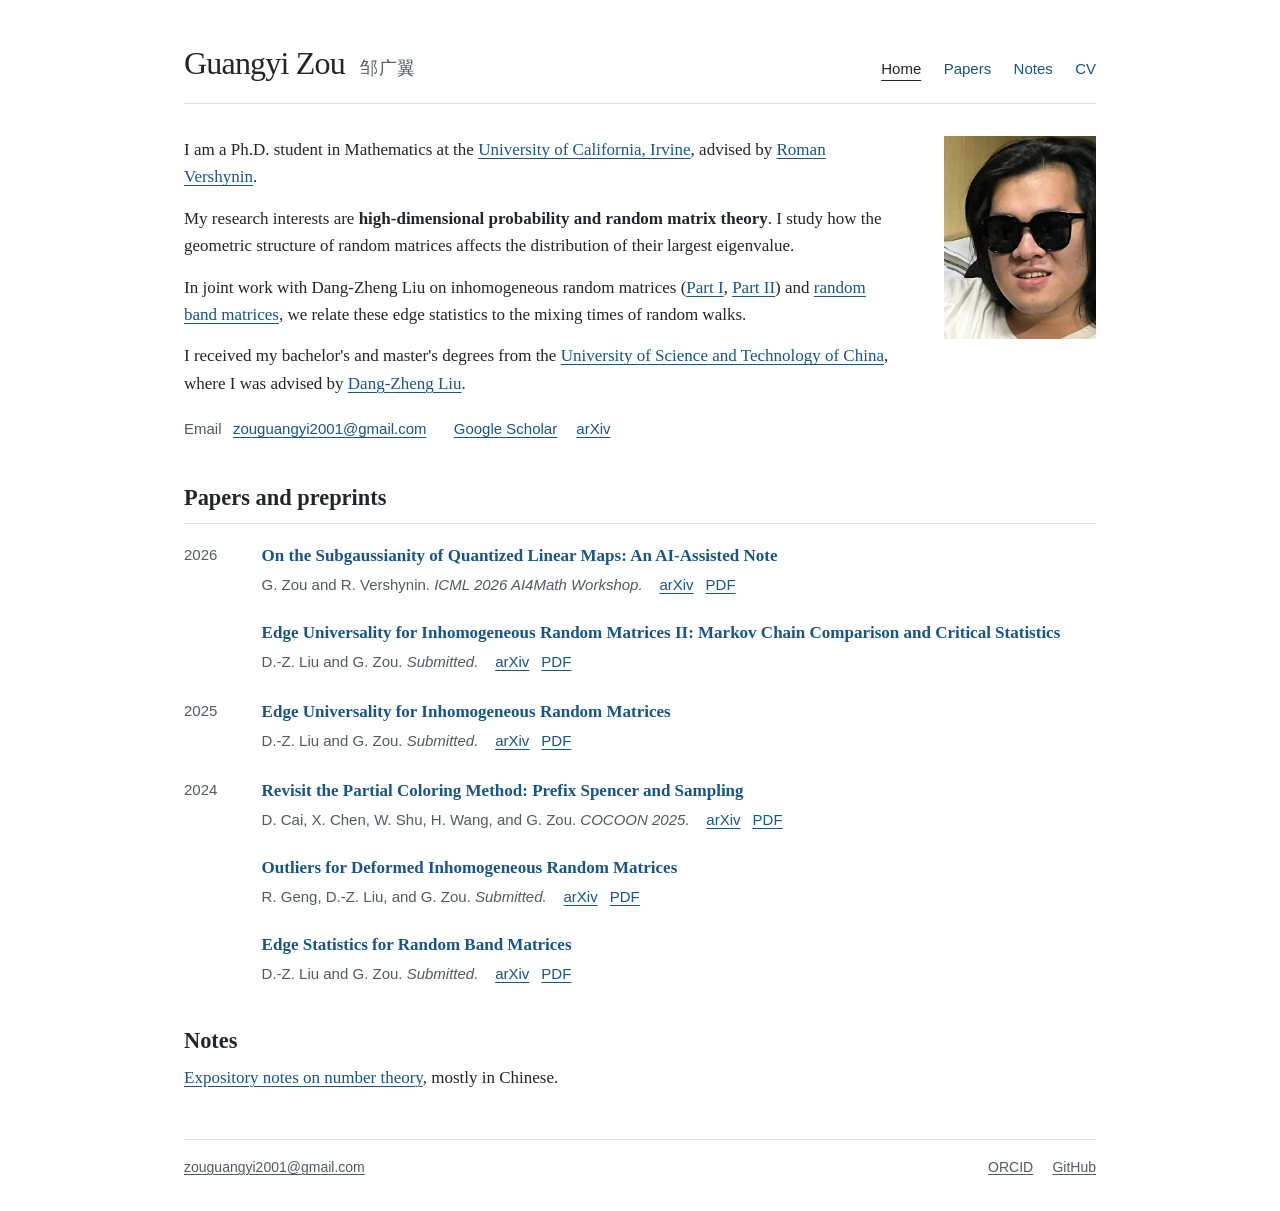
==== index.html @ cd1a821e "Describe research on geometry and random-matrix edge statistics" ====
<!doctype html>
<html lang="en">
<head>
  <meta charset="utf-8">
  <meta name="viewport" content="width=device-width, initial-scale=1">
  <meta name="description" content="Guangyi Zou (邹广翼) is a mathematics Ph.D. student at UC Irvine, researching high-dimensional probability and random matrix theory.">
  <meta name="author" content="Guangyi Zou">
  <meta name="robots" content="index, follow">
  <meta name="google-site-verification" content="BsBAbv_D_z53kBv9pD-1vyFKin3Xzhkw8vNVQaRNFMk">

  <link rel="canonical" href="https://the8ravo.github.io/">
  <meta property="og:type" content="website">
  <meta property="og:title" content="Guangyi Zou (邹广翼) | Mathematics, UC Irvine">
  <meta property="og:description" content="Guangyi Zou (邹广翼) is a mathematics Ph.D. student at UC Irvine, researching high-dimensional probability and random matrix theory.">
  <meta property="og:url" content="https://the8ravo.github.io/">
  <meta property="og:image" content="https://the8ravo.github.io/assets/profile.jpg">

  <title>Guangyi Zou (邹广翼) | Mathematics, UC Irvine</title>
  <link rel="icon" href="assets/img/favicon.svg" type="image/svg+xml">
  <link rel="stylesheet" href="assets/css/style.css">

  <script type="application/ld+json">
  {
    "@context": "https://schema.org",
    "@type": "Person",
    "name": "Guangyi Zou",
    "alternateName": "邹广翼",
    "url": "https://the8ravo.github.io/",
    "jobTitle": "Ph.D. Student in Mathematics",
    "affiliation": {
      "@type": "CollegeOrUniversity",
      "name": "University of California, Irvine"
    },
    "alumniOf": {
      "@type": "CollegeOrUniversity",
      "name": "University of Science and Technology of China"
    },
    "email": "mailto:zouguangyi2001@gmail.com",
    "sameAs": [
      "https://www.math.uci.edu/node/38472",
      "https://scholar.google.com/citations?hl=en&user=hgJ_qtQAAAAJ",
      "https://arxiv.org/a/zou_g_1.html",
      "https://orcid.org/0009-0001-0403-5089",
      "https://github.com/The8ravo"
    ],
    "knowsAbout": [
      "High-dimensional probability theory",
      "Random matrix theory",
      "Spectral statistics"
    ]
  }
  </script>
</head>
<body>
  <a class="skip-link" href="#content">Skip to content</a>
  <div class="page">
    <header class="site-header">
      <h1 class="site-title"><a href="/">Guangyi Zou <span lang="zh-Hans">邹广翼</span></a></h1>
      <nav class="site-nav" aria-label="Main navigation">
        <a href="/" aria-current="page">Home</a>
        <a href="publications.html">Papers</a>
        <a href="notes.html">Notes</a>
        <a href="assets/files/cv.pdf">CV</a>
      </nav>
    </header>
    <main id="content" tabindex="-1">
      <section class="intro" aria-labelledby="about-heading">
        <img class="portrait" src="assets/profile.jpg" alt="Guangyi Zou" width="960" height="1280" fetchpriority="high">
        <div class="intro-copy">
          <h2 class="visually-hidden" id="about-heading">About</h2>
          <p>I am a Ph.D. student in Mathematics at the <a href="https://www.math.uci.edu/">University of California, Irvine</a>, advised by <a href="https://www.math.uci.edu/~rvershyn/">Roman Vershynin</a>.</p>
          <p>My research interests are <strong>high-dimensional probability and random matrix theory</strong>. I study how the geometric structure of random matrices affects the distribution of their largest eigenvalue.</p>
          <p>In joint work with Dang-Zheng Liu on inhomogeneous random matrices (<a href="https://arxiv.org/abs/2508.17838">Part I</a>, <a href="https://arxiv.org/abs/2604.20215">Part II</a>) and <a href="https://arxiv.org/abs/2401.00492">random band matrices</a>, we relate these edge statistics to the mixing times of random walks.</p>
          <p>I received my bachelor's and master's degrees from the <a href="https://www.ustc.edu.cn/">University of Science and Technology of China</a>, where I was advised by <a href="https://staff.ustc.edu.cn/~dzliu/">Dang-Zheng Liu</a>.</p>
          <div class="contact">
            <p><span class="contact-label">Email</span> <a href="mailto:zouguangyi2001@gmail.com">zouguangyi2001@gmail.com</a></p>
            <ul class="profile-links" aria-label="Academic profiles" role="list">
              <li><a href="https://scholar.google.com/citations?hl=en&amp;user=hgJ_qtQAAAAJ">Google Scholar</a></li>
              <li><a href="https://arxiv.org/a/zou_g_1.html">arXiv</a></li>
            </ul>
          </div>
        </div>
      </section>

      <section class="papers-section" id="papers" aria-labelledby="papers-heading">
        <h2 id="papers-heading">Papers and preprints</h2>

        <section class="year-group" aria-labelledby="year-2026">
          <h3 id="year-2026">2026</h3>
          <ul class="paper-list" role="list">
            <li>
              <a class="paper-title" href="https://arxiv.org/abs/2605.27563">On the Subgaussianity of Quantized Linear Maps: An AI-Assisted Note</a>
              <div class="paper-meta"><span>G. Zou and R. Vershynin. <em>ICML 2026 AI4Math Workshop.</em></span><span class="paper-links"><a href="https://arxiv.org/abs/2605.27563" aria-label="arXiv: On the Subgaussianity of Quantized Linear Maps: An AI-Assisted Note">arXiv</a><a href="https://arxiv.org/pdf/2605.27563" aria-label="PDF: On the Subgaussianity of Quantized Linear Maps: An AI-Assisted Note">PDF</a></span></div>
            </li>
            <li>
              <a class="paper-title" href="https://arxiv.org/abs/2604.20215">Edge Universality for Inhomogeneous Random Matrices II: Markov Chain Comparison and Critical Statistics</a>
              <div class="paper-meta"><span>D.-Z. Liu and G. Zou. <em>Submitted.</em></span><span class="paper-links"><a href="https://arxiv.org/abs/2604.20215" aria-label="arXiv: Edge Universality for Inhomogeneous Random Matrices II: Markov Chain Comparison and Critical Statistics">arXiv</a><a href="https://arxiv.org/pdf/2604.20215" aria-label="PDF: Edge Universality for Inhomogeneous Random Matrices II: Markov Chain Comparison and Critical Statistics">PDF</a></span></div>
            </li>
          </ul>
        </section>

        <section class="year-group" aria-labelledby="year-2025">
          <h3 id="year-2025">2025</h3>
          <ul class="paper-list" role="list">
            <li>
              <a class="paper-title" href="https://arxiv.org/abs/2508.17838">Edge Universality for Inhomogeneous Random Matrices</a>
              <div class="paper-meta"><span>D.-Z. Liu and G. Zou. <em>Submitted.</em></span><span class="paper-links"><a href="https://arxiv.org/abs/2508.17838" aria-label="arXiv: Edge Universality for Inhomogeneous Random Matrices">arXiv</a><a href="https://arxiv.org/pdf/2508.17838" aria-label="PDF: Edge Universality for Inhomogeneous Random Matrices">PDF</a></span></div>
            </li>
          </ul>
        </section>

        <section class="year-group" aria-labelledby="year-2024">
          <h3 id="year-2024">2024</h3>
          <ul class="paper-list" role="list">
            <li>
              <a class="paper-title" href="https://arxiv.org/abs/2408.13756">Revisit the Partial Coloring Method: Prefix Spencer and Sampling</a>
              <div class="paper-meta"><span>D. Cai, X. Chen, W. Shu, H. Wang, and G. Zou. <em>COCOON 2025.</em></span><span class="paper-links"><a href="https://arxiv.org/abs/2408.13756" aria-label="arXiv: Revisit the Partial Coloring Method: Prefix Spencer and Sampling">arXiv</a><a href="https://arxiv.org/pdf/2408.13756" aria-label="PDF: Revisit the Partial Coloring Method: Prefix Spencer and Sampling">PDF</a></span></div>
            </li>
            <li>
              <a class="paper-title" href="https://arxiv.org/abs/2407.12182">Outliers for Deformed Inhomogeneous Random Matrices</a>
              <div class="paper-meta"><span>R. Geng, D.-Z. Liu, and G. Zou. <em>Submitted.</em></span><span class="paper-links"><a href="https://arxiv.org/abs/2407.12182" aria-label="arXiv: Outliers for Deformed Inhomogeneous Random Matrices">arXiv</a><a href="https://arxiv.org/pdf/2407.12182" aria-label="PDF: Outliers for Deformed Inhomogeneous Random Matrices">PDF</a></span></div>
            </li>
            <li>
              <a class="paper-title" href="https://arxiv.org/abs/2401.00492">Edge Statistics for Random Band Matrices</a>
              <div class="paper-meta"><span>D.-Z. Liu and G. Zou. <em>Submitted.</em></span><span class="paper-links"><a href="https://arxiv.org/abs/2401.00492" aria-label="arXiv: Edge Statistics for Random Band Matrices">arXiv</a><a href="https://arxiv.org/pdf/2401.00492" aria-label="PDF: Edge Statistics for Random Band Matrices">PDF</a></span></div>
            </li>
          </ul>
        </section>
      </section>

      <section class="notes-summary" aria-labelledby="notes-heading">
        <h2 id="notes-heading">Notes</h2>
        <p><a href="notes.html">Expository notes on number theory</a>, mostly in Chinese.</p>
      </section>
    </main>
    <footer class="site-footer">
      <a href="mailto:zouguangyi2001@gmail.com">zouguangyi2001@gmail.com</a>
      <ul class="footer-links" aria-label="Other profiles" role="list"><li><a href="https://orcid.org/0009-0001-0403-5089">ORCID</a></li><li><a href="https://github.com/The8ravo">GitHub</a></li></ul>
    </footer>
  </div>
</body>
</html>
---- assets/css/style.css ----
:root {
  color-scheme: light;
  --ink: #232629;
  --secondary: #525a63;
  --link: #17558a;
  --rule: #dce1e5;
  --sans: -apple-system, BlinkMacSystemFont, "Segoe UI", Arial, sans-serif;
}
* { box-sizing: border-box; }
html { scroll-padding-top: 1.5rem; }
body { margin: 0; background: #fff; color: var(--ink); font-family: Georgia, "Times New Roman", serif; font-size: 1.0625rem; line-height: 1.6; -webkit-text-size-adjust: 100%; }
a { color: var(--link); text-decoration-thickness: 1px; text-underline-offset: .17em; }
a:hover { color: #0d3b65; text-decoration: underline; }
a:focus-visible { outline: 2px solid var(--link); outline-offset: 4px; border-radius: 1px; }
img { display: block; max-width: 100%; }
p { margin: 0 0 .9rem; }
strong { font-weight: 600; }
h1, h2, h3 { line-height: 1.3; }
h2 { margin: 0 0 1.15rem; font-size: 1.4rem; font-weight: 600; }
.page { width: min(100% - 3rem, 57rem); margin-inline: auto; }
.site-header { display: flex; justify-content: space-between; align-items: baseline; flex-wrap: wrap; gap: .85rem 2rem; padding: 2.7rem 0 1.15rem; border-bottom: 1px solid var(--rule); }
.site-title { margin: 0; font-size: 2rem; font-weight: 500; letter-spacing: -.025em; }
.site-title a { color: var(--ink); text-decoration: none; }
.site-title span { margin-left: .5rem; font-family: var(--sans); font-size: 1.15rem; font-weight: 400; letter-spacing: .025em; color: var(--secondary); white-space: nowrap; }
.site-nav { display: flex; flex-wrap: wrap; gap: .35rem 1.4rem; font-family: var(--sans); font-size: .9375rem; }
.site-nav a { display: inline-block; padding: .2rem 0; text-decoration: none; }
.site-nav a[aria-current="page"] { color: var(--ink); text-decoration: underline; text-underline-offset: .4em; }
.site-nav a:hover { text-decoration: underline; text-underline-offset: .4em; }
main { padding: 2rem 0 3rem; }
main:focus { outline: none; }
.intro { display: grid; grid-template-columns: minmax(0, 1fr) 9.5rem; gap: 2.7rem; align-items: start; }
.intro-copy { min-width: 0; grid-column: 1; grid-row: 1; }
.portrait { width: 9.5rem; height: auto; aspect-ratio: 3 / 4; grid-column: 2; grid-row: 1; }
.contact { display: flex; align-items: baseline; flex-wrap: wrap; gap: .15rem 1.7rem; margin-top: 1.25rem; font-family: var(--sans); font-size: .9375rem; }
.contact p { margin: 0; }
.contact-label { color: var(--secondary); margin-right: .45rem; }
.profile-links, .footer-links { display: flex; flex-wrap: wrap; gap: .3rem 1.2rem; padding: 0; margin: 0; list-style: none; }
.papers-section { margin-top: 2.65rem; }
.papers-section > h2 { padding-bottom: .65rem; border-bottom: 1px solid var(--rule); }
.year-group { display: grid; grid-template-columns: 3.6rem minmax(0,1fr); gap: 1.25rem; }
.year-group + .year-group { margin-top: 1.5rem; }
.year-group > :is(h2,h3) { margin: .16rem 0 0; color: var(--secondary); font-family: var(--sans); font-size: .9375rem; font-weight: 500; font-variant-numeric: tabular-nums; }
.paper-list { list-style: none; padding: 0; margin: 0; min-width: 0; }
.paper-list li + li { margin-top: 1.35rem; }
.paper-title { display: inline; font-weight: 600; line-height: 1.5; text-decoration: none; }
.paper-title:hover { text-decoration: underline; }
.paper-meta { display: flex; flex-wrap: wrap; align-items: baseline; gap: .1rem 1.05rem; margin-top: .25rem; color: var(--secondary); font-family: var(--sans); font-size: .9375rem; line-height: 1.6; }
.paper-links { display: inline-flex; gap: .75rem; white-space: nowrap; }
.notes-summary { margin-top: 2.5rem; }
.notes-summary h2 { margin-bottom: .55rem; }
.notes-summary p { margin: 0; }
.page-heading { margin: 0 0 2rem; }
.page-heading h1 { font-size: 1.7rem; font-weight: 500; margin: 0 0 .65rem; }
.page-heading p { color: var(--secondary); margin: 0; }
.note-group + .note-group { margin-top: 2rem; }
.note-group h2 { font-size: 1.2rem; margin-bottom: .6rem; }
.note-list { margin: 0; padding-left: 1.2rem; }
.note-list li { padding-left: .2rem; }
.note-list li + li { margin-top: .5rem; }
.course-link { margin: 2.2rem 0 0; font-size: .9375rem; font-family: var(--sans); }
.site-footer { display: flex; justify-content: space-between; align-items: baseline; flex-wrap: wrap; gap: .5rem 1.5rem; padding: 1rem 0 2rem; border-top: 1px solid var(--rule); font: .875rem/1.6 var(--sans); }
.site-footer a { color: var(--secondary); }
.not-found { max-width: 38rem; padding-top: 5rem; }
.not-found h1 { font-size: 2rem; font-weight: 500; }
.error-code { font: 1rem var(--sans); color: var(--secondary); }
.skip-link { position: fixed; top: .5rem; left: .5rem; z-index: 10; background: #fff; border: 1px solid var(--link); padding: .5rem .75rem; transform: translateY(-200%); }
.skip-link:focus { transform: translateY(0); }
.visually-hidden { position: absolute; width: 1px; height: 1px; padding: 0; margin: -1px; overflow: hidden; clip-path: inset(50%); white-space: nowrap; border: 0; }
@media (max-width: 45rem) {
  .site-header { padding-top: 1.8rem; }
  .intro { grid-template-columns: minmax(0,1fr) 7rem; gap: 1.5rem; }
  .portrait { width: 7rem; }
  .site-nav { gap: .3rem 1.25rem; }
}
@media (max-width: 34rem) {
  .page { width: calc(100% - 2.25rem); }
  .site-header { display: block; padding-top: 1.4rem; }
  .site-title { font-size: 1.8rem; }
  .site-title span { font-size: 1rem; margin-left: .3rem; }
  .site-nav { margin-top: .75rem; }
  main { padding-top: 1.5rem; }
  .intro { display: flow-root; }
  .portrait { float: right; width: 5.25rem; margin: .2rem 0 .6rem 1.2rem; }
  .intro-copy > p { overflow-wrap: break-word; }
  .contact { clear: both; gap: .3rem 1rem; margin-top: 1rem; }
  .papers-section { margin-top: 2rem; }
  .year-group { display: block; }
  .year-group > :is(h2,h3) { margin: 0 0 .7rem; }
  .year-group + .year-group { margin-top: 1.75rem; }
  .paper-list li + li { margin-top: 1.35rem; }
}
@media print {
  .page { width: 100%; }
  .site-nav, .skip-link, .site-footer { display: none; }
  .site-header { padding-top: 0; }
  body { font-size: 11pt; }
  a { color: inherit; text-decoration: none; }
  .paper-list li, .note-list li { break-inside: avoid; }
  h2, h3 { break-after: avoid; }
}
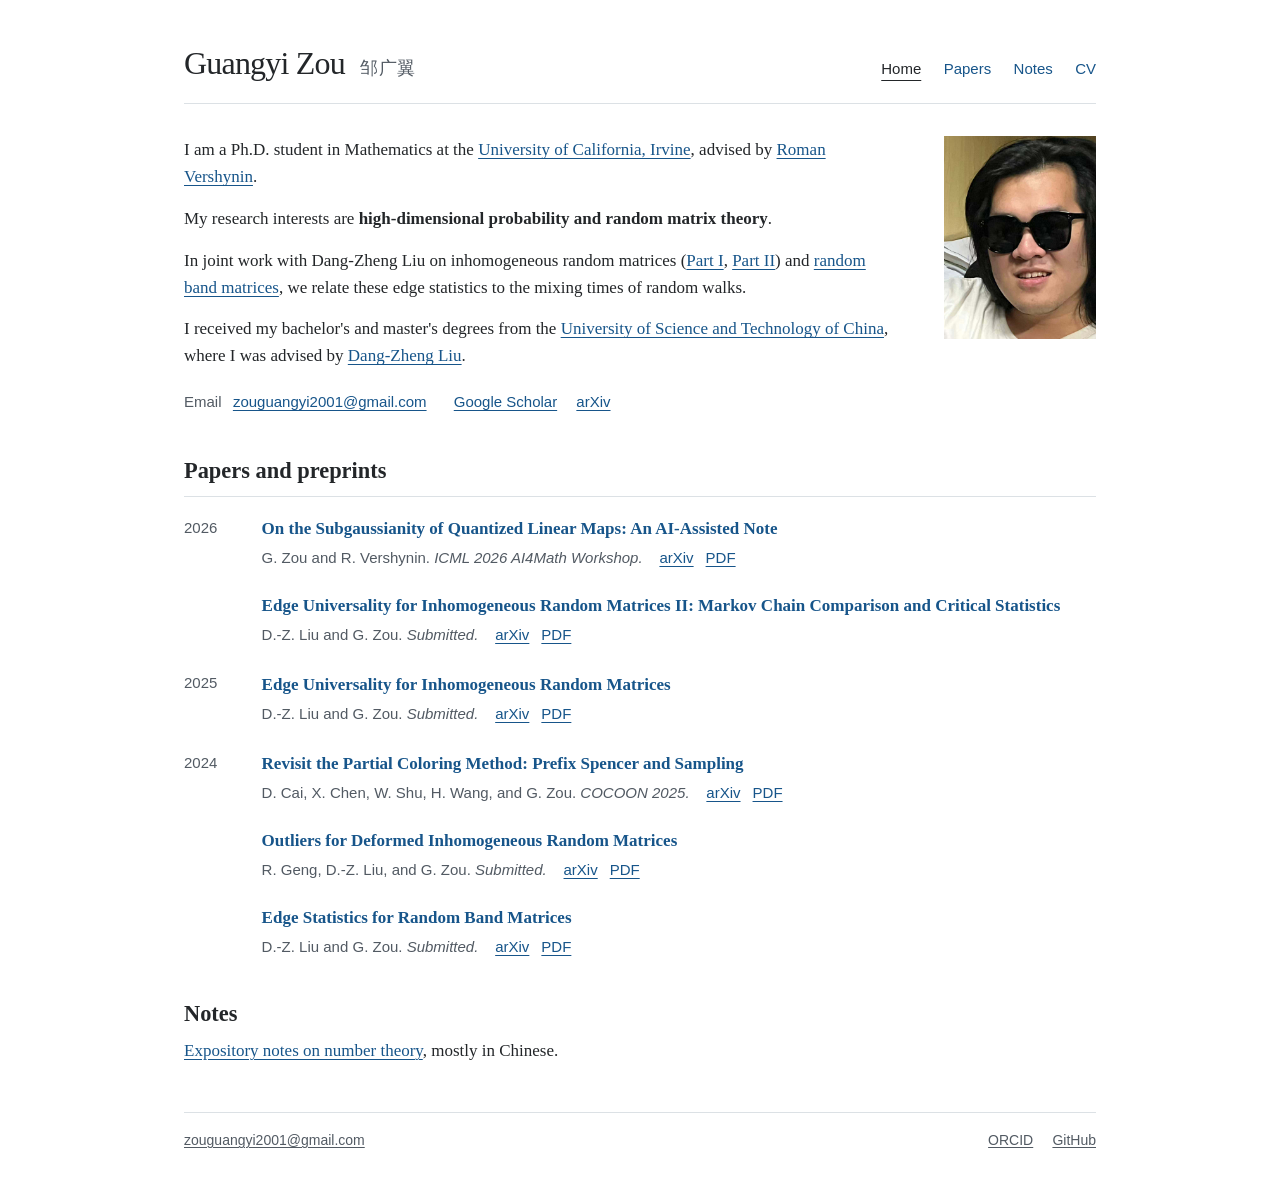
==== commit 3c4d903b: "Remove geometric-structure sentence from research introduction" ====
--- a/index.html
+++ b/index.html
@@ -69,7 +69,7 @@
         <div class="intro-copy">
           <h2 class="visually-hidden" id="about-heading">About</h2>
           <p>I am a Ph.D. student in Mathematics at the <a href="https://www.math.uci.edu/">University of California, Irvine</a>, advised by <a href="https://www.math.uci.edu/~rvershyn/">Roman Vershynin</a>.</p>
-          <p>My research interests are <strong>high-dimensional probability and random matrix theory</strong>. I study how the geometric structure of random matrices affects the distribution of their largest eigenvalue.</p>
+          <p>My research interests are <strong>high-dimensional probability and random matrix theory</strong>.</p>
           <p>In joint work with Dang-Zheng Liu on inhomogeneous random matrices (<a href="https://arxiv.org/abs/2508.17838">Part I</a>, <a href="https://arxiv.org/abs/2604.20215">Part II</a>) and <a href="https://arxiv.org/abs/2401.00492">random band matrices</a>, we relate these edge statistics to the mixing times of random walks.</p>
           <p>I received my bachelor's and master's degrees from the <a href="https://www.ustc.edu.cn/">University of Science and Technology of China</a>, where I was advised by <a href="https://staff.ustc.edu.cn/~dzliu/">Dang-Zheng Liu</a>.</p>
           <div class="contact">
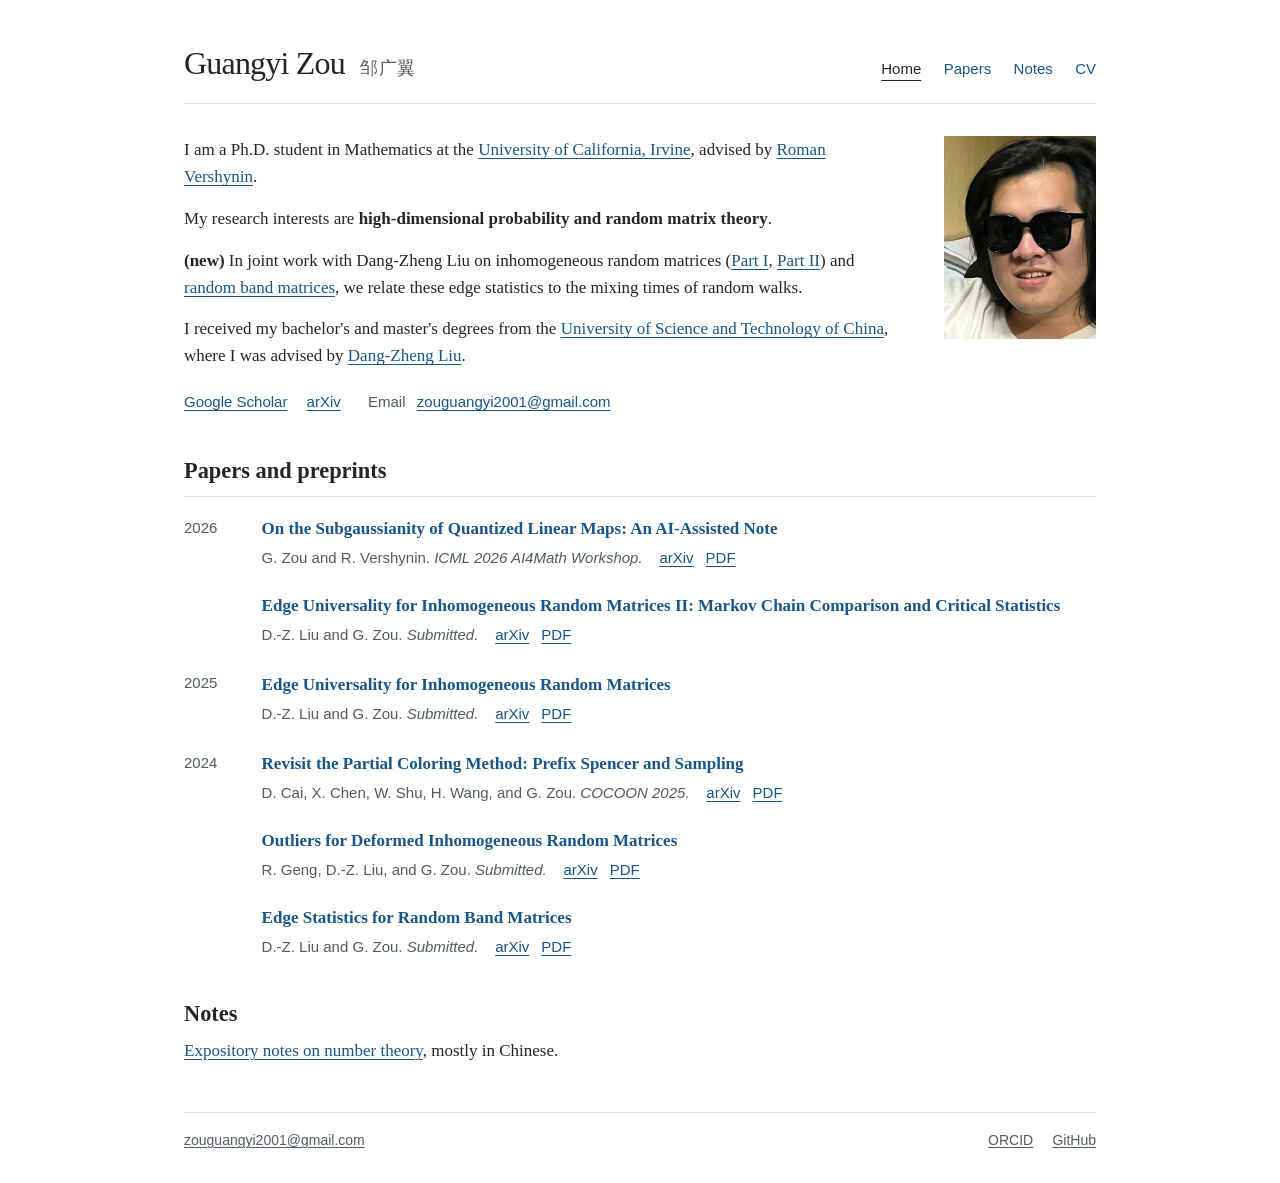
==== commit c3250dfb: "Reorder homepage contact links and label new research" ====
--- a/index.html
+++ b/index.html
@@ -70,14 +70,14 @@
           <h2 class="visually-hidden" id="about-heading">About</h2>
           <p>I am a Ph.D. student in Mathematics at the <a href="https://www.math.uci.edu/">University of California, Irvine</a>, advised by <a href="https://www.math.uci.edu/~rvershyn/">Roman Vershynin</a>.</p>
           <p>My research interests are <strong>high-dimensional probability and random matrix theory</strong>.</p>
-          <p>In joint work with Dang-Zheng Liu on inhomogeneous random matrices (<a href="https://arxiv.org/abs/2508.17838">Part I</a>, <a href="https://arxiv.org/abs/2604.20215">Part II</a>) and <a href="https://arxiv.org/abs/2401.00492">random band matrices</a>, we relate these edge statistics to the mixing times of random walks.</p>
+          <p><strong>(new)</strong> In joint work with Dang-Zheng Liu on inhomogeneous random matrices (<a href="https://arxiv.org/abs/2508.17838">Part I</a>, <a href="https://arxiv.org/abs/2604.20215">Part II</a>) and <a href="https://arxiv.org/abs/2401.00492">random band matrices</a>, we relate these edge statistics to the mixing times of random walks.</p>
           <p>I received my bachelor's and master's degrees from the <a href="https://www.ustc.edu.cn/">University of Science and Technology of China</a>, where I was advised by <a href="https://staff.ustc.edu.cn/~dzliu/">Dang-Zheng Liu</a>.</p>
           <div class="contact">
-            <p><span class="contact-label">Email</span> <a href="mailto:zouguangyi2001@gmail.com">zouguangyi2001@gmail.com</a></p>
             <ul class="profile-links" aria-label="Academic profiles" role="list">
               <li><a href="https://scholar.google.com/citations?hl=en&amp;user=hgJ_qtQAAAAJ">Google Scholar</a></li>
               <li><a href="https://arxiv.org/a/zou_g_1.html">arXiv</a></li>
             </ul>
+            <p><span class="contact-label">Email</span> <a href="mailto:zouguangyi2001@gmail.com">zouguangyi2001@gmail.com</a></p>
           </div>
         </div>
       </section>
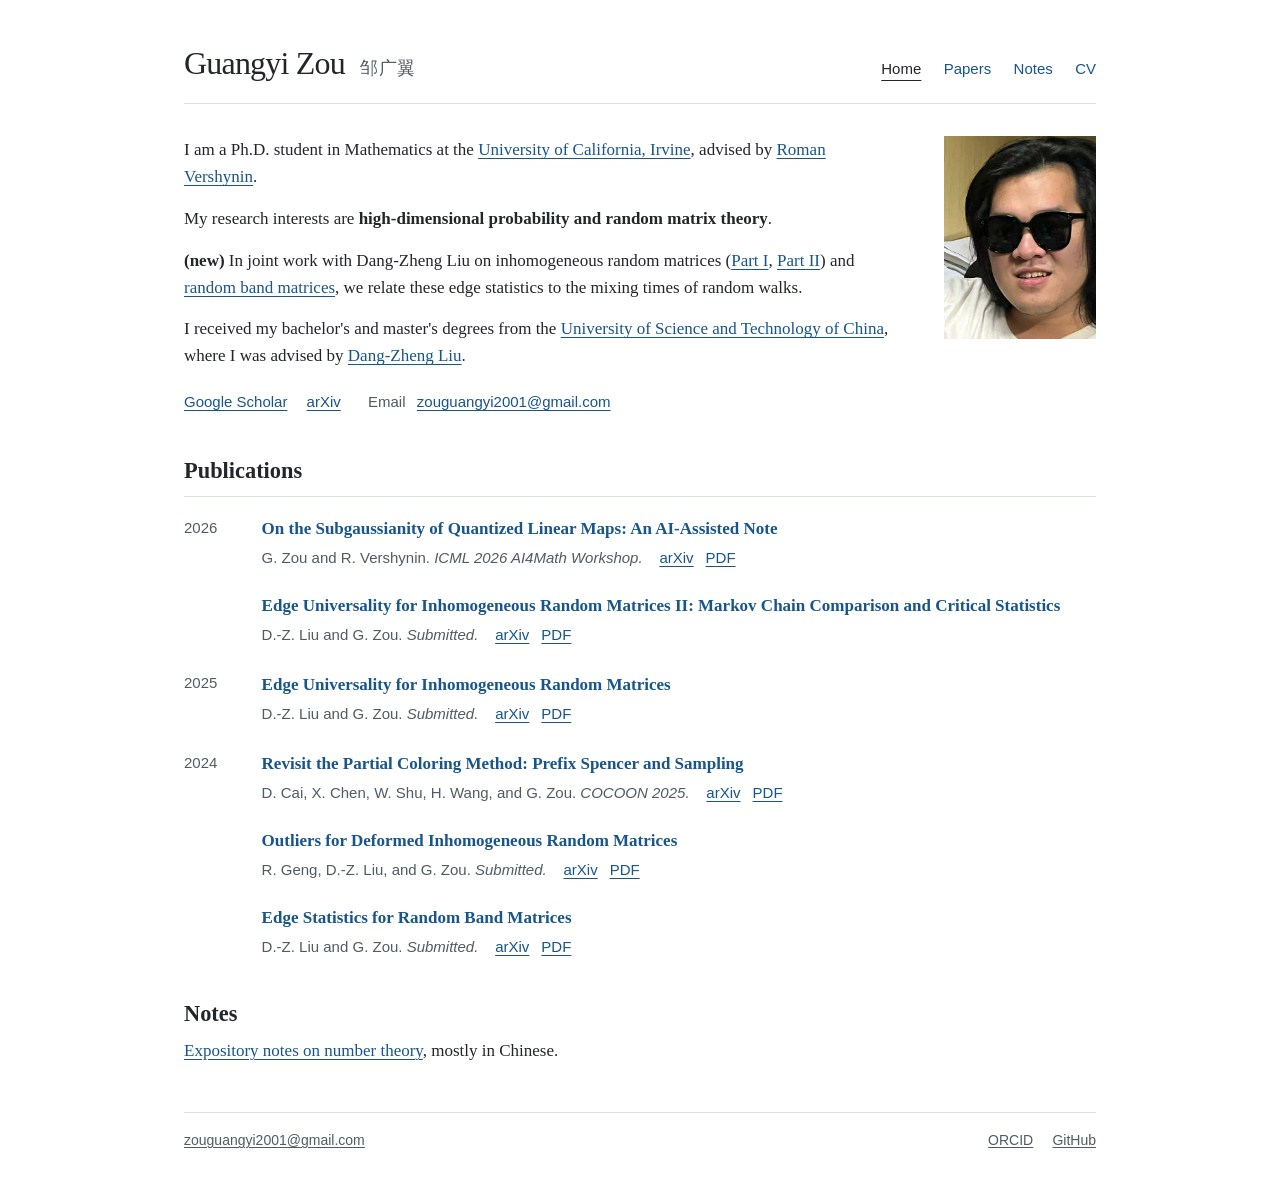
==== commit b798980d: "Rename publications headings" ====
--- a/index.html
+++ b/index.html
@@ -83,7 +83,7 @@
       </section>
 
       <section class="papers-section" id="papers" aria-labelledby="papers-heading">
-        <h2 id="papers-heading">Papers and preprints</h2>
+        <h2 id="papers-heading">Publications</h2>
 
         <section class="year-group" aria-labelledby="year-2026">
           <h3 id="year-2026">2026</h3>
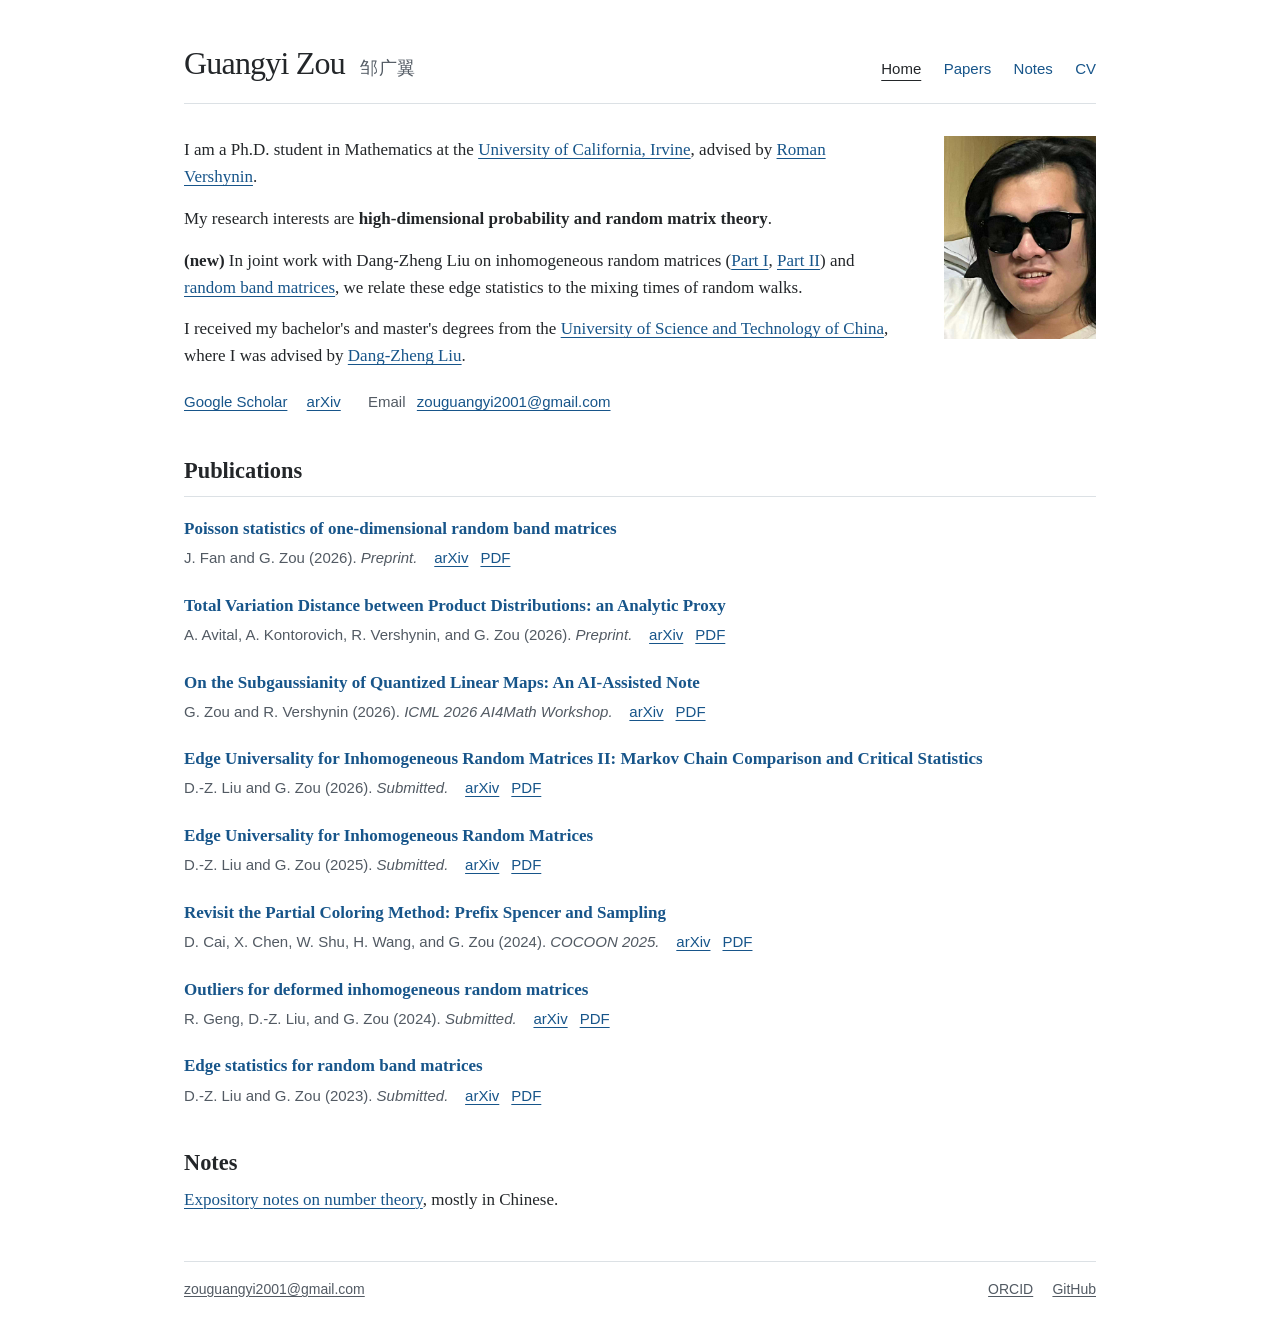
==== commit d297102c: "Refresh publications and place years within each entry" ====
--- a/index.html
+++ b/index.html
@@ -85,47 +85,40 @@
       <section class="papers-section" id="papers" aria-labelledby="papers-heading">
         <h2 id="papers-heading">Publications</h2>
 
-        <section class="year-group" aria-labelledby="year-2026">
-          <h3 id="year-2026">2026</h3>
-          <ul class="paper-list" role="list">
-            <li>
-              <a class="paper-title" href="https://arxiv.org/abs/2605.27563">On the Subgaussianity of Quantized Linear Maps: An AI-Assisted Note</a>
-              <div class="paper-meta"><span>G. Zou and R. Vershynin. <em>ICML 2026 AI4Math Workshop.</em></span><span class="paper-links"><a href="https://arxiv.org/abs/2605.27563" aria-label="arXiv: On the Subgaussianity of Quantized Linear Maps: An AI-Assisted Note">arXiv</a><a href="https://arxiv.org/pdf/2605.27563" aria-label="PDF: On the Subgaussianity of Quantized Linear Maps: An AI-Assisted Note">PDF</a></span></div>
-            </li>
-            <li>
-              <a class="paper-title" href="https://arxiv.org/abs/2604.20215">Edge Universality for Inhomogeneous Random Matrices II: Markov Chain Comparison and Critical Statistics</a>
-              <div class="paper-meta"><span>D.-Z. Liu and G. Zou. <em>Submitted.</em></span><span class="paper-links"><a href="https://arxiv.org/abs/2604.20215" aria-label="arXiv: Edge Universality for Inhomogeneous Random Matrices II: Markov Chain Comparison and Critical Statistics">arXiv</a><a href="https://arxiv.org/pdf/2604.20215" aria-label="PDF: Edge Universality for Inhomogeneous Random Matrices II: Markov Chain Comparison and Critical Statistics">PDF</a></span></div>
-            </li>
-          </ul>
-        </section>
-
-        <section class="year-group" aria-labelledby="year-2025">
-          <h3 id="year-2025">2025</h3>
-          <ul class="paper-list" role="list">
-            <li>
-              <a class="paper-title" href="https://arxiv.org/abs/2508.17838">Edge Universality for Inhomogeneous Random Matrices</a>
-              <div class="paper-meta"><span>D.-Z. Liu and G. Zou. <em>Submitted.</em></span><span class="paper-links"><a href="https://arxiv.org/abs/2508.17838" aria-label="arXiv: Edge Universality for Inhomogeneous Random Matrices">arXiv</a><a href="https://arxiv.org/pdf/2508.17838" aria-label="PDF: Edge Universality for Inhomogeneous Random Matrices">PDF</a></span></div>
-            </li>
-          </ul>
-        </section>
-
-        <section class="year-group" aria-labelledby="year-2024">
-          <h3 id="year-2024">2024</h3>
-          <ul class="paper-list" role="list">
-            <li>
-              <a class="paper-title" href="https://arxiv.org/abs/2408.13756">Revisit the Partial Coloring Method: Prefix Spencer and Sampling</a>
-              <div class="paper-meta"><span>D. Cai, X. Chen, W. Shu, H. Wang, and G. Zou. <em>COCOON 2025.</em></span><span class="paper-links"><a href="https://arxiv.org/abs/2408.13756" aria-label="arXiv: Revisit the Partial Coloring Method: Prefix Spencer and Sampling">arXiv</a><a href="https://arxiv.org/pdf/2408.13756" aria-label="PDF: Revisit the Partial Coloring Method: Prefix Spencer and Sampling">PDF</a></span></div>
-            </li>
-            <li>
-              <a class="paper-title" href="https://arxiv.org/abs/2407.12182">Outliers for Deformed Inhomogeneous Random Matrices</a>
-              <div class="paper-meta"><span>R. Geng, D.-Z. Liu, and G. Zou. <em>Submitted.</em></span><span class="paper-links"><a href="https://arxiv.org/abs/2407.12182" aria-label="arXiv: Outliers for Deformed Inhomogeneous Random Matrices">arXiv</a><a href="https://arxiv.org/pdf/2407.12182" aria-label="PDF: Outliers for Deformed Inhomogeneous Random Matrices">PDF</a></span></div>
-            </li>
-            <li>
-              <a class="paper-title" href="https://arxiv.org/abs/2401.00492">Edge Statistics for Random Band Matrices</a>
-              <div class="paper-meta"><span>D.-Z. Liu and G. Zou. <em>Submitted.</em></span><span class="paper-links"><a href="https://arxiv.org/abs/2401.00492" aria-label="arXiv: Edge Statistics for Random Band Matrices">arXiv</a><a href="https://arxiv.org/pdf/2401.00492" aria-label="PDF: Edge Statistics for Random Band Matrices">PDF</a></span></div>
-            </li>
-          </ul>
-        </section>
+        <ul class="paper-list" role="list">
+          <li>
+            <a class="paper-title" href="https://arxiv.org/abs/2609.23389">Poisson statistics of one-dimensional random band matrices</a>
+            <div class="paper-meta"><span>J. Fan and G. Zou (2026). <em>Preprint.</em></span><span class="paper-links"><a href="https://arxiv.org/abs/2609.23389" aria-label="arXiv: Poisson statistics of one-dimensional random band matrices">arXiv</a><a href="https://arxiv.org/pdf/2609.23389" aria-label="PDF: Poisson statistics of one-dimensional random band matrices">PDF</a></span></div>
+          </li>
+          <li>
+            <a class="paper-title" href="https://arxiv.org/abs/2609.21049">Total Variation Distance between Product Distributions: an Analytic Proxy</a>
+            <div class="paper-meta"><span>A. Avital, A. Kontorovich, R. Vershynin, and G. Zou (2026). <em>Preprint.</em></span><span class="paper-links"><a href="https://arxiv.org/abs/2609.21049" aria-label="arXiv: Total Variation Distance between Product Distributions: an Analytic Proxy">arXiv</a><a href="https://arxiv.org/pdf/2609.21049" aria-label="PDF: Total Variation Distance between Product Distributions: an Analytic Proxy">PDF</a></span></div>
+          </li>
+          <li>
+            <a class="paper-title" href="https://arxiv.org/abs/2605.27563">On the Subgaussianity of Quantized Linear Maps: An AI-Assisted Note</a>
+            <div class="paper-meta"><span>G. Zou and R. Vershynin (2026). <em>ICML 2026 AI4Math Workshop.</em></span><span class="paper-links"><a href="https://arxiv.org/abs/2605.27563" aria-label="arXiv: On the Subgaussianity of Quantized Linear Maps: An AI-Assisted Note">arXiv</a><a href="https://arxiv.org/pdf/2605.27563" aria-label="PDF: On the Subgaussianity of Quantized Linear Maps: An AI-Assisted Note">PDF</a></span></div>
+          </li>
+          <li>
+            <a class="paper-title" href="https://arxiv.org/abs/2604.20215">Edge Universality for Inhomogeneous Random Matrices II: Markov Chain Comparison and Critical Statistics</a>
+            <div class="paper-meta"><span>D.-Z. Liu and G. Zou (2026). <em>Submitted.</em></span><span class="paper-links"><a href="https://arxiv.org/abs/2604.20215" aria-label="arXiv: Edge Universality for Inhomogeneous Random Matrices II: Markov Chain Comparison and Critical Statistics">arXiv</a><a href="https://arxiv.org/pdf/2604.20215" aria-label="PDF: Edge Universality for Inhomogeneous Random Matrices II: Markov Chain Comparison and Critical Statistics">PDF</a></span></div>
+          </li>
+          <li>
+            <a class="paper-title" href="https://arxiv.org/abs/2508.17838">Edge Universality for Inhomogeneous Random Matrices</a>
+            <div class="paper-meta"><span>D.-Z. Liu and G. Zou (2025). <em>Submitted.</em></span><span class="paper-links"><a href="https://arxiv.org/abs/2508.17838" aria-label="arXiv: Edge Universality for Inhomogeneous Random Matrices">arXiv</a><a href="https://arxiv.org/pdf/2508.17838" aria-label="PDF: Edge Universality for Inhomogeneous Random Matrices">PDF</a></span></div>
+          </li>
+          <li>
+            <a class="paper-title" href="https://arxiv.org/abs/2408.13756">Revisit the Partial Coloring Method: Prefix Spencer and Sampling</a>
+            <div class="paper-meta"><span>D. Cai, X. Chen, W. Shu, H. Wang, and G. Zou (2024). <em>COCOON 2025.</em></span><span class="paper-links"><a href="https://arxiv.org/abs/2408.13756" aria-label="arXiv: Revisit the Partial Coloring Method: Prefix Spencer and Sampling">arXiv</a><a href="https://arxiv.org/pdf/2408.13756" aria-label="PDF: Revisit the Partial Coloring Method: Prefix Spencer and Sampling">PDF</a></span></div>
+          </li>
+          <li>
+            <a class="paper-title" href="https://arxiv.org/abs/2407.12182">Outliers for deformed inhomogeneous random matrices</a>
+            <div class="paper-meta"><span>R. Geng, D.-Z. Liu, and G. Zou (2024). <em>Submitted.</em></span><span class="paper-links"><a href="https://arxiv.org/abs/2407.12182" aria-label="arXiv: Outliers for deformed inhomogeneous random matrices">arXiv</a><a href="https://arxiv.org/pdf/2407.12182" aria-label="PDF: Outliers for deformed inhomogeneous random matrices">PDF</a></span></div>
+          </li>
+          <li>
+            <a class="paper-title" href="https://arxiv.org/abs/2401.00492">Edge statistics for random band matrices</a>
+            <div class="paper-meta"><span>D.-Z. Liu and G. Zou (2023). <em>Submitted.</em></span><span class="paper-links"><a href="https://arxiv.org/abs/2401.00492" aria-label="arXiv: Edge statistics for random band matrices">arXiv</a><a href="https://arxiv.org/pdf/2401.00492" aria-label="PDF: Edge statistics for random band matrices">PDF</a></span></div>
+          </li>
+        </ul>
       </section>
 
       <section class="notes-summary" aria-labelledby="notes-heading">
--- a/assets/css/style.css
+++ b/assets/css/style.css
@@ -37,9 +37,6 @@
 .profile-links, .footer-links { display: flex; flex-wrap: wrap; gap: .3rem 1.2rem; padding: 0; margin: 0; list-style: none; }
 .papers-section { margin-top: 2.65rem; }
 .papers-section > h2 { padding-bottom: .65rem; border-bottom: 1px solid var(--rule); }
-.year-group { display: grid; grid-template-columns: 3.6rem minmax(0,1fr); gap: 1.25rem; }
-.year-group + .year-group { margin-top: 1.5rem; }
-.year-group > :is(h2,h3) { margin: .16rem 0 0; color: var(--secondary); font-family: var(--sans); font-size: .9375rem; font-weight: 500; font-variant-numeric: tabular-nums; }
 .paper-list { list-style: none; padding: 0; margin: 0; min-width: 0; }
 .paper-list li + li { margin-top: 1.35rem; }
 .paper-title { display: inline; font-weight: 600; line-height: 1.5; text-decoration: none; }
@@ -84,9 +81,6 @@
   .intro-copy > p { overflow-wrap: break-word; }
   .contact { clear: both; gap: .3rem 1rem; margin-top: 1rem; }
   .papers-section { margin-top: 2rem; }
-  .year-group { display: block; }
-  .year-group > :is(h2,h3) { margin: 0 0 .7rem; }
-  .year-group + .year-group { margin-top: 1.75rem; }
   .paper-list li + li { margin-top: 1.35rem; }
 }
 @media print {
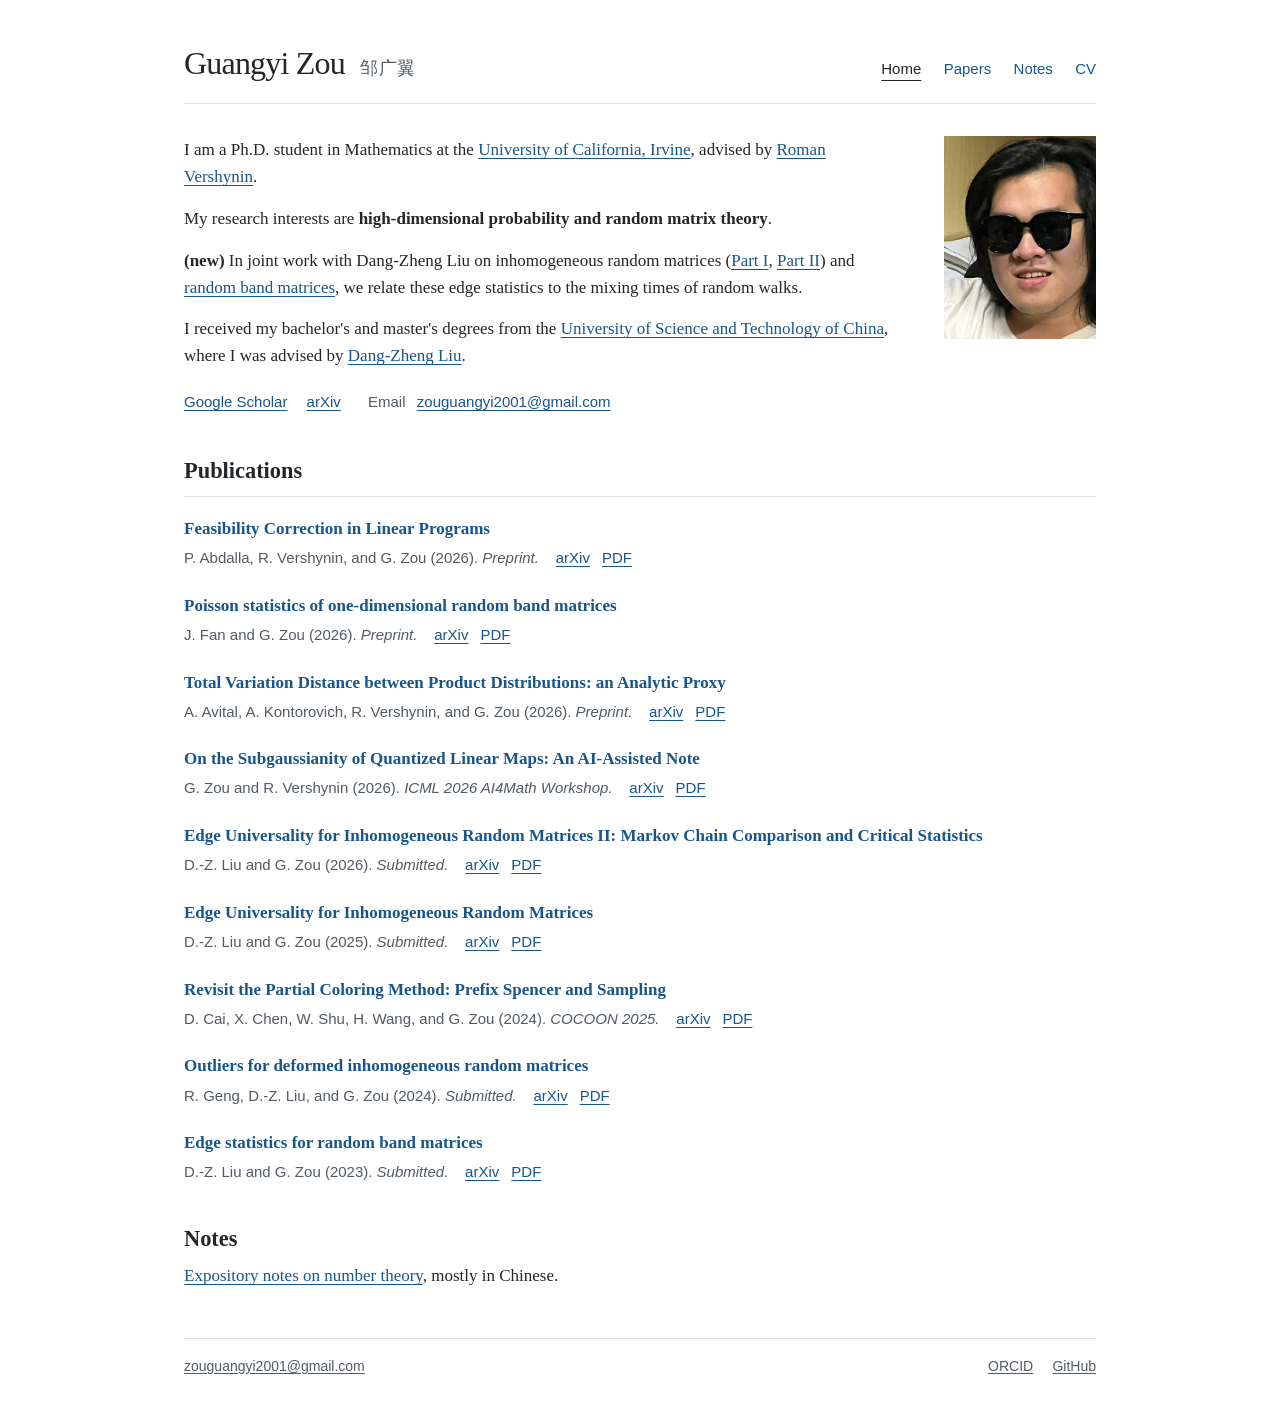
==== commit ef103803: "Add Feasibility Correction in Linear Programs preprint" ====
--- a/index.html
+++ b/index.html
@@ -87,6 +87,10 @@
 
         <ul class="paper-list" role="list">
           <li>
+            <a class="paper-title" href="https://arxiv.org/abs/2609.36192">Feasibility Correction in Linear Programs</a>
+            <div class="paper-meta"><span>P. Abdalla, R. Vershynin, and G. Zou (2026). <em>Preprint.</em></span><span class="paper-links"><a href="https://arxiv.org/abs/2609.36192" aria-label="arXiv: Feasibility Correction in Linear Programs">arXiv</a><a href="https://arxiv.org/pdf/2609.36192" aria-label="PDF: Feasibility Correction in Linear Programs">PDF</a></span></div>
+          </li>
+          <li>
             <a class="paper-title" href="https://arxiv.org/abs/2609.23389">Poisson statistics of one-dimensional random band matrices</a>
             <div class="paper-meta"><span>J. Fan and G. Zou (2026). <em>Preprint.</em></span><span class="paper-links"><a href="https://arxiv.org/abs/2609.23389" aria-label="arXiv: Poisson statistics of one-dimensional random band matrices">arXiv</a><a href="https://arxiv.org/pdf/2609.23389" aria-label="PDF: Poisson statistics of one-dimensional random band matrices">PDF</a></span></div>
           </li>
@@ -131,5 +135,8 @@
       <ul class="footer-links" aria-label="Other profiles" role="list"><li><a href="https://orcid.org/0009-0001-0403-5089">ORCID</a></li><li><a href="https://github.com/The8ravo">GitHub</a></li></ul>
     </footer>
   </div>
+  <!-- Cloudflare Web Analytics -->
+  <script type="module" src="https://static.cloudflareinsights.com/beacon.min.js" data-cf-beacon='{"token": "a001b801fd594cca8ecc930707e78b6f"}'></script>
+  <!-- End Cloudflare Web Analytics -->
 </body>
 </html>
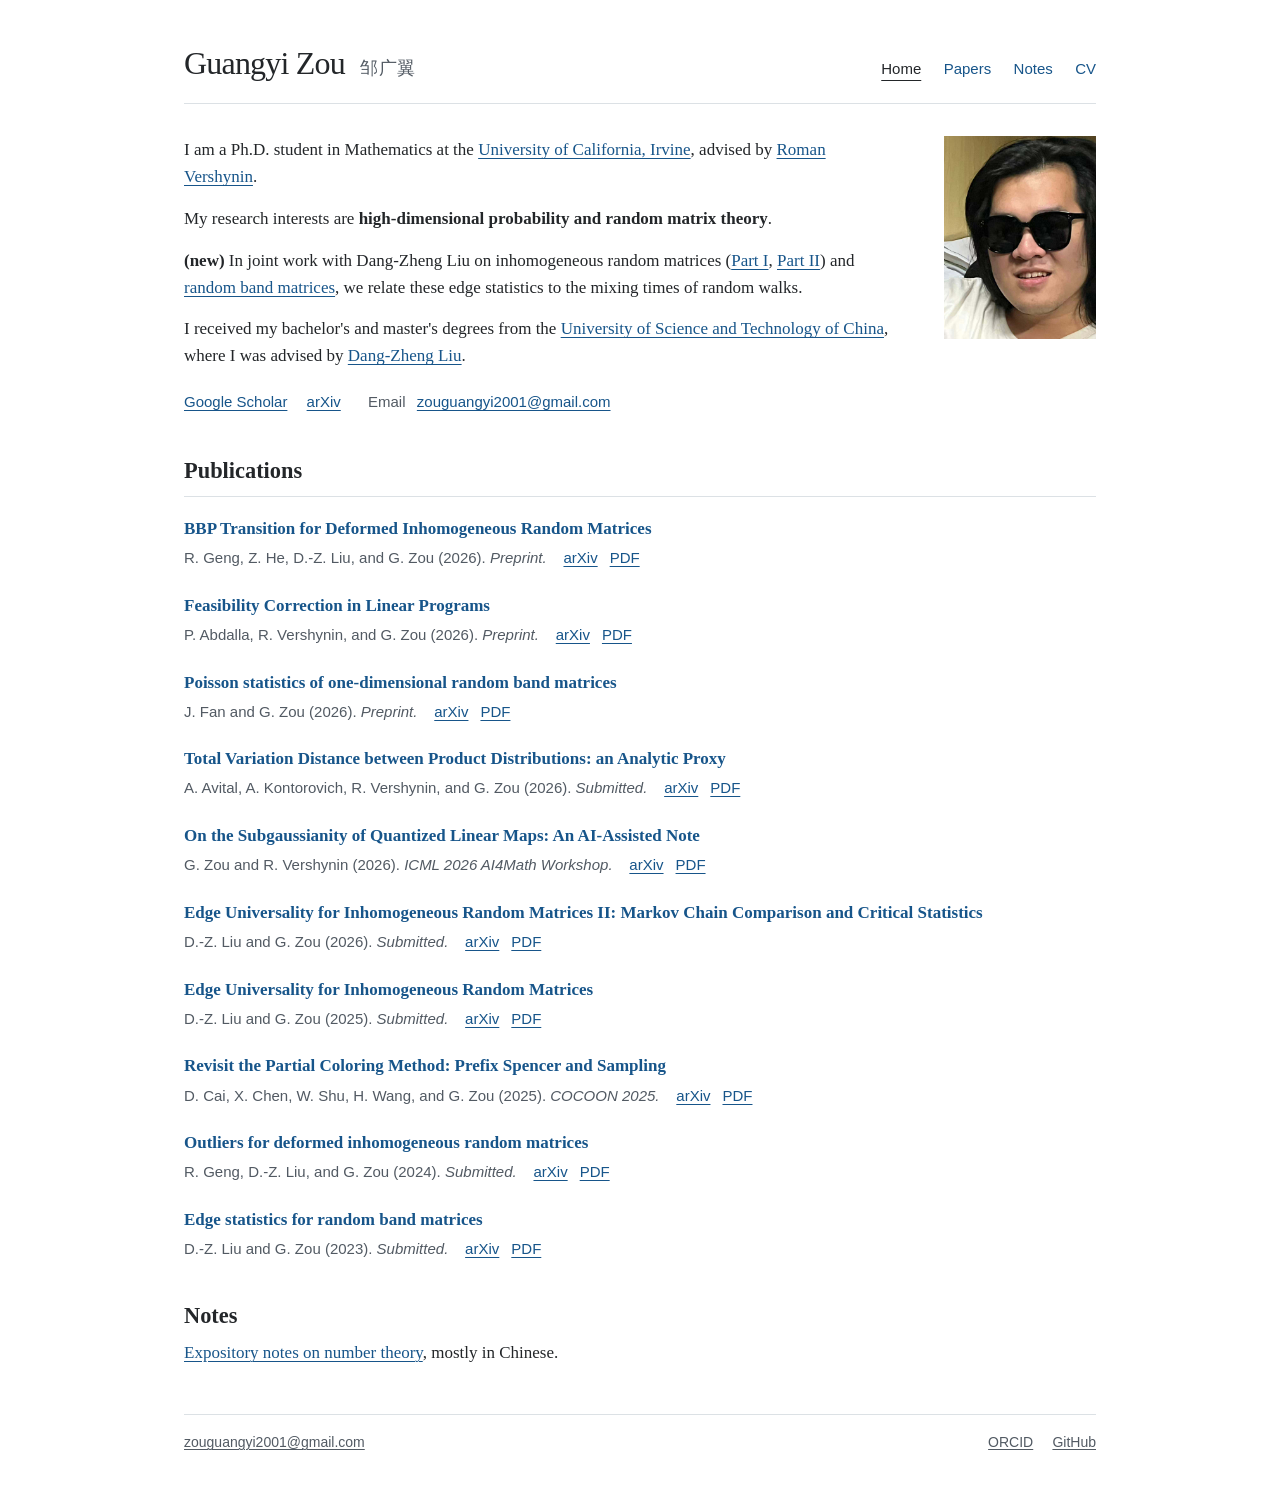
==== commit 380bec02: "Update publications and CV with October 2026 arXiv work" ====
--- a/index.html
+++ b/index.html
@@ -60,7 +60,7 @@
         <a href="/" aria-current="page">Home</a>
         <a href="publications.html">Papers</a>
         <a href="notes.html">Notes</a>
-        <a href="assets/files/cv.pdf">CV</a>
+        <a href="assets/files/cv.pdf?v=20261027">CV</a>
       </nav>
     </header>
     <main id="content" tabindex="-1">
@@ -87,6 +87,10 @@
 
         <ul class="paper-list" role="list">
           <li>
+            <a class="paper-title" href="https://arxiv.org/abs/2610.24796">BBP Transition for Deformed Inhomogeneous Random Matrices</a>
+            <div class="paper-meta"><span>R. Geng, Z. He, D.-Z. Liu, and G. Zou (2026). <em>Preprint.</em></span><span class="paper-links"><a href="https://arxiv.org/abs/2610.24796" aria-label="arXiv: BBP Transition for Deformed Inhomogeneous Random Matrices">arXiv</a><a href="https://arxiv.org/pdf/2610.24796" aria-label="PDF: BBP Transition for Deformed Inhomogeneous Random Matrices">PDF</a></span></div>
+          </li>
+          <li>
             <a class="paper-title" href="https://arxiv.org/abs/2609.36192">Feasibility Correction in Linear Programs</a>
             <div class="paper-meta"><span>P. Abdalla, R. Vershynin, and G. Zou (2026). <em>Preprint.</em></span><span class="paper-links"><a href="https://arxiv.org/abs/2609.36192" aria-label="arXiv: Feasibility Correction in Linear Programs">arXiv</a><a href="https://arxiv.org/pdf/2609.36192" aria-label="PDF: Feasibility Correction in Linear Programs">PDF</a></span></div>
           </li>
@@ -96,7 +100,7 @@
           </li>
           <li>
             <a class="paper-title" href="https://arxiv.org/abs/2609.21049">Total Variation Distance between Product Distributions: an Analytic Proxy</a>
-            <div class="paper-meta"><span>A. Avital, A. Kontorovich, R. Vershynin, and G. Zou (2026). <em>Preprint.</em></span><span class="paper-links"><a href="https://arxiv.org/abs/2609.21049" aria-label="arXiv: Total Variation Distance between Product Distributions: an Analytic Proxy">arXiv</a><a href="https://arxiv.org/pdf/2609.21049" aria-label="PDF: Total Variation Distance between Product Distributions: an Analytic Proxy">PDF</a></span></div>
+            <div class="paper-meta"><span>A. Avital, A. Kontorovich, R. Vershynin, and G. Zou (2026). <em>Submitted.</em></span><span class="paper-links"><a href="https://arxiv.org/abs/2609.21049" aria-label="arXiv: Total Variation Distance between Product Distributions: an Analytic Proxy">arXiv</a><a href="https://arxiv.org/pdf/2609.21049" aria-label="PDF: Total Variation Distance between Product Distributions: an Analytic Proxy">PDF</a></span></div>
           </li>
           <li>
             <a class="paper-title" href="https://arxiv.org/abs/2605.27563">On the Subgaussianity of Quantized Linear Maps: An AI-Assisted Note</a>
@@ -112,7 +116,7 @@
           </li>
           <li>
             <a class="paper-title" href="https://arxiv.org/abs/2408.13756">Revisit the Partial Coloring Method: Prefix Spencer and Sampling</a>
-            <div class="paper-meta"><span>D. Cai, X. Chen, W. Shu, H. Wang, and G. Zou (2024). <em>COCOON 2025.</em></span><span class="paper-links"><a href="https://arxiv.org/abs/2408.13756" aria-label="arXiv: Revisit the Partial Coloring Method: Prefix Spencer and Sampling">arXiv</a><a href="https://arxiv.org/pdf/2408.13756" aria-label="PDF: Revisit the Partial Coloring Method: Prefix Spencer and Sampling">PDF</a></span></div>
+            <div class="paper-meta"><span>D. Cai, X. Chen, W. Shu, H. Wang, and G. Zou (2025). <em>COCOON 2025.</em></span><span class="paper-links"><a href="https://arxiv.org/abs/2408.13756" aria-label="arXiv: Revisit the Partial Coloring Method: Prefix Spencer and Sampling">arXiv</a><a href="https://arxiv.org/pdf/2408.13756" aria-label="PDF: Revisit the Partial Coloring Method: Prefix Spencer and Sampling">PDF</a></span></div>
           </li>
           <li>
             <a class="paper-title" href="https://arxiv.org/abs/2407.12182">Outliers for deformed inhomogeneous random matrices</a>
